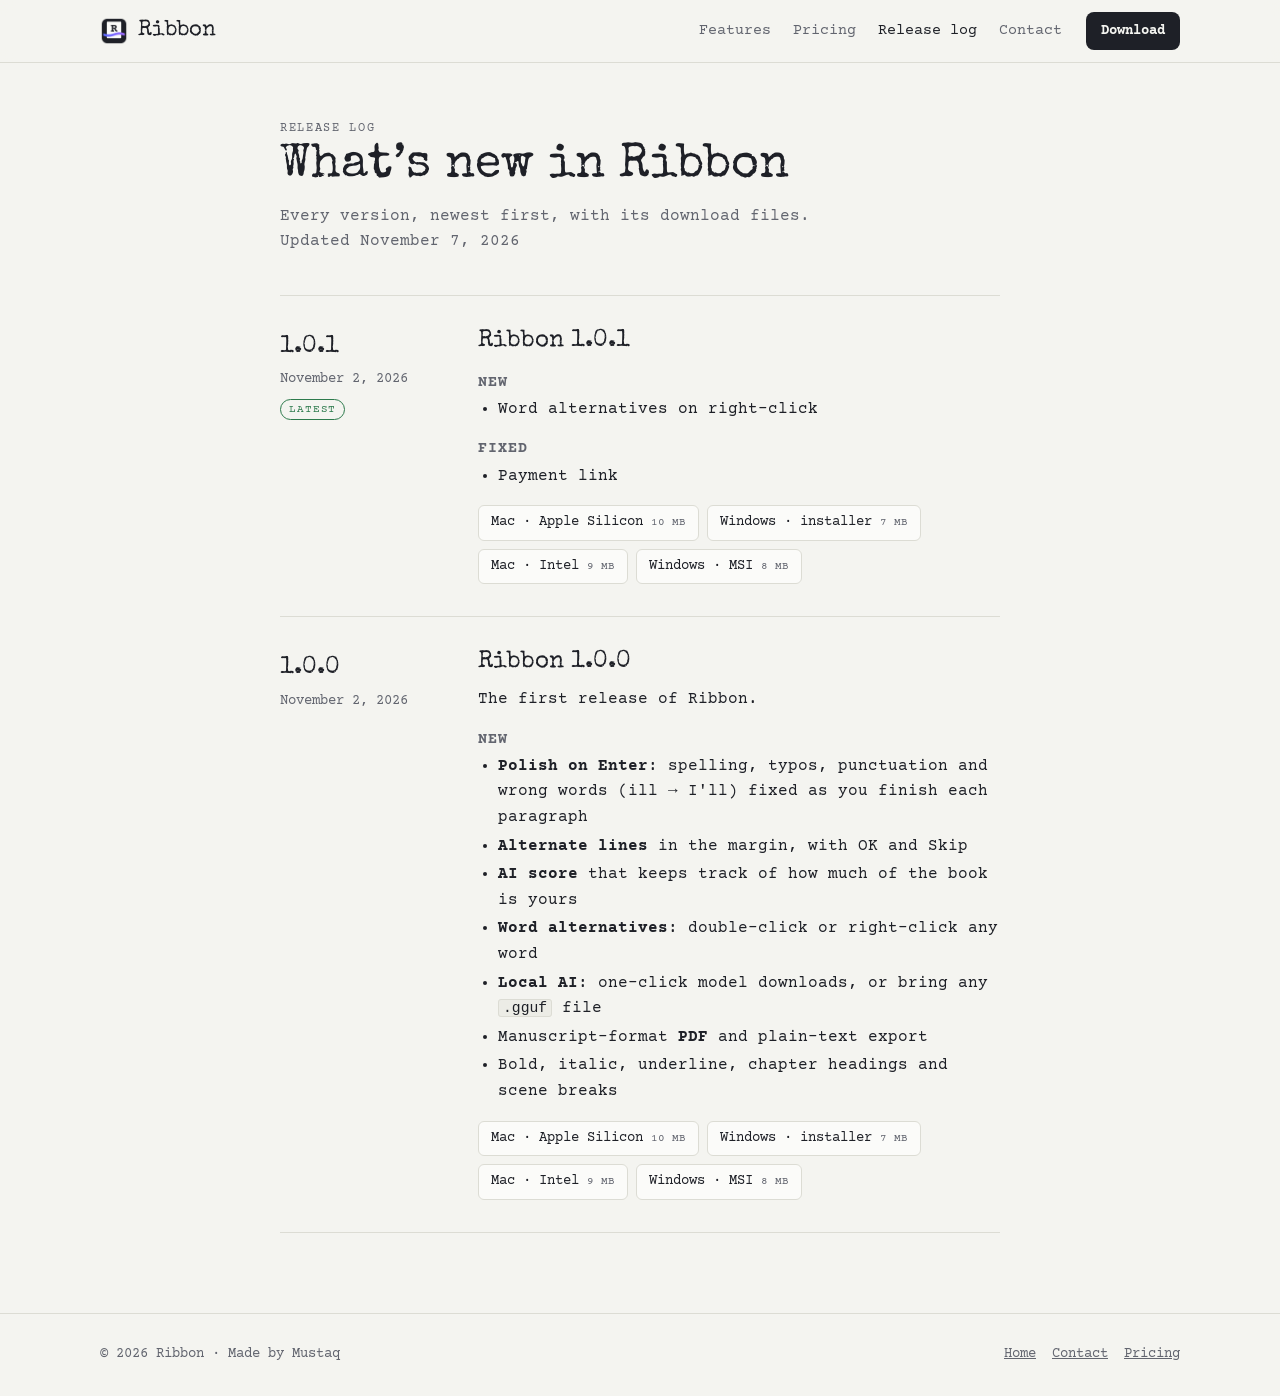
==== releases.html @ de79a6f6 "Website update LilZee-Creatives/RibbonTextEditor@f2c1387912b744d96fdd5e7cecdaaa15aa3bdc9a" ====
<!doctype html>
<html lang="en">
<head>
  <meta charset="utf-8">
  <meta name="viewport" content="width=device-width, initial-scale=1, viewport-fit=cover">
  <title>Release log — Ribbon</title>
  <meta name="description" content="Every Ribbon release: what changed, when, and the download files for Mac and Windows.">
  <link rel="icon" href="assets/icon.png">
  <link rel="stylesheet" href="site.css">
</head>
<body>
<header class="top">
  <div class="wrap top-row">
    <a class="brand" href="./"><img src="assets/icon.png" alt="" width="28" height="28">Ribbon</a>
    <nav class="nav" aria-label="Site">
      <a href="./#features">Features</a>
      <a href="./#pricing">Pricing</a>
      <a href="releases.html" aria-current="page">Release log</a>
      <a href="./#contact">Contact</a>
    </nav>
    <a class="btn btn-ink btn-sm" href="./#download">Download</a>
  </div>
</header>

<main class="wrap narrow">
  <div class="log-head">
    <div class="eyebrow">Release log</div>
    <h1>What’s new in Ribbon</h1>
    <p class="sec-lede">Every version, newest first, with its download files. <span id="logUpdated"></span></p>
  </div>
  <div class="log" id="log"><p class="log-empty">Loading releases…</p></div>
</main>

<footer class="foot">
  <div class="wrap foot-row">
    <span>© <span id="year">2026</span> Ribbon · Made by Mustaq</span>
    <span class="foot-links"><a href="./">Home</a><a href="./#contact">Contact</a><a href="./#pricing">Pricing</a></span>
  </div>
</footer>

<script src="config.js"></script>
<script src="site.js"></script>
</body>
</html>
---- site.css ----
/* Ribbon website.
   Layout: short headline, then the working demo window as the main view, the two download buttons under it,
   then features, pricing, questions, latest release, contact. The ink-ribbon gradient (blue → violet) is the
   single accent, used for the wave, the "try me" arrow and nothing else loud. */
@font-face { font-family: "Courier Prime"; src: url("shared/fonts/CourierPrime-Regular.ttf") format("truetype"); font-weight: 400; font-display: swap; }
@font-face { font-family: "Courier Prime"; src: url("shared/fonts/CourierPrime-Bold.ttf") format("truetype"); font-weight: 700; font-display: swap; }
@font-face { font-family: "Courier Prime"; src: url("shared/fonts/CourierPrime-Italic.ttf") format("truetype"); font-weight: 400; font-style: italic; font-display: swap; }
@font-face { font-family: "Special Elite"; src: url("shared/fonts/SpecialElite-Regular.woff2") format("woff2"); font-display: swap; }

:root {
  --paper: #F4F4F0; --sheet: #FBFBF9; --ink: #1E2027; --muted: #62656F; --rule: #DCDCD4; --panel: #ECECE6;
  --accent: #3A4CB3; --wave-a: #5A6BFF; --wave-b: #A16AFF; --fixmark: rgba(90,107,255,.22);
  --good: #2D7A4C; --warn: #A06A10; --bad: #AE3636; --shadow: rgba(20,21,26,.14);
  --font-type: "Courier Prime", "Courier New", Courier, monospace;
  --font-display: "Special Elite", "Courier Prime", "Courier New", monospace;
  color-scheme: light;
}
@media (prefers-color-scheme: dark) {
  :root {
    --paper: #141519; --sheet: #1B1C21; --ink: #E5E3DD; --muted: #9093A0; --rule: #2C2E35; --panel: #18191D;
    --accent: #93A0FF; --wave-a: #7E8CFF; --wave-b: #C29BFF; --fixmark: rgba(126,140,255,.28);
    --good: #5EC08B; --warn: #E2A94C; --bad: #E36B6B; --shadow: rgba(0,0,0,.5);
    color-scheme: dark;
  }
}

* { box-sizing: border-box }
html { scroll-behavior: smooth; scroll-padding-top: 72px }
body { margin: 0; background: var(--paper); color: var(--ink); font-family: var(--font-type); font-size: 16px; line-height: 1.6; -webkit-font-smoothing: antialiased }
a { color: inherit }
img { max-width: 100% }
button, input, select, textarea { font: inherit; color: inherit }
:focus-visible { outline: 2px solid var(--accent); outline-offset: 2px }
[hidden] { display: none !important }
h1, h2, h3 { font-family: var(--font-display); font-weight: 400; line-height: 1.15; text-wrap: balance; margin: 0 }
.wrap { max-width: 1120px; margin: 0 auto; padding-left: max(20px, env(safe-area-inset-left, 0px)); padding-right: max(20px, env(safe-area-inset-right, 0px)) }
.narrow { max-width: 760px }

/* ---------- buttons ---------- */
.btn { display: inline-flex; align-items: center; justify-content: center; gap: 10px; border-radius: 8px; padding: 11px 20px; text-decoration: none; font-weight: 700; cursor: pointer; border: 1px solid transparent; transition: transform .12s, box-shadow .12s, background-color .12s }
.btn-ink { background: var(--ink); color: var(--paper) }
.btn-ink:hover { transform: translateY(-1px); box-shadow: 0 6px 18px var(--shadow) }
.btn-line { border-color: var(--ink); background: transparent }
.btn-line:hover { background: var(--ink); color: var(--paper) }
.btn-sm { padding: 7px 14px; font-size: 14px }
.btn-lg { padding: 12px 22px; text-align: left }
.btn-lg span { display: flex; flex-direction: column; line-height: 1.25 }
.btn-lg b { font-size: 17px }
.btn-lg small { font-weight: 400; font-size: 12.5px; opacity: .75 }

/* ---------- header ---------- */
.top { position: sticky; top: env(safe-area-inset-top, 0px); z-index: 20; background: color-mix(in srgb, var(--paper) 88%, transparent); backdrop-filter: blur(8px); -webkit-backdrop-filter: blur(8px); border-bottom: 1px solid var(--rule) }
body::before { content: ""; position: fixed; inset: 0 0 auto; height: env(safe-area-inset-top, 0px); z-index: 21; background: var(--paper) }
.top-row { display: flex; align-items: center; gap: 24px; padding-block: 12px }
.brand { display: inline-flex; align-items: center; gap: 10px; font-family: var(--font-display); font-size: 22px; text-decoration: none }
.brand img { border-radius: 7px }
.nav { display: flex; gap: 22px; margin-left: auto; font-size: 14.5px }
.nav a { text-decoration: none; color: var(--muted) }
.nav a:hover, .nav a[aria-current] { color: var(--ink) }

/* ---------- hero ---------- */
.hero { padding-block: 36px 64px }
.hero-copy { text-align: center }
.hero h1 { font-size: clamp(30px, 4.2vw, 48px) }
.ink { background: linear-gradient(100deg, var(--wave-a), var(--wave-b)); -webkit-background-clip: text; background-clip: text; color: transparent }
.lede { max-width: 70ch; margin: 14px auto 0; color: var(--muted); font-size: 17px }
.br-sm { display: none }
.stage-wrap { margin-top: 40px }
.stage { position: relative; max-width: 1000px; margin: 0 auto }

/* try-me note in the margin, drawn as a loop of ink ribbon */
.tryme { position: absolute; left: -170px; top: 120px; width: 160px; pointer-events: none; transition: opacity .4s }
.tryme-label { display: block; font-family: var(--font-display); font-size: 26px; transform: rotate(-8deg); margin-left: 4px; color: var(--ink) }
.tryme-arrow { display: block; margin-top: -2px; overflow: visible }
.tryme.pulse .tryme-arrow { animation: nudge 1.1s ease-in-out infinite alternate }
@keyframes nudge { from { transform: translate(0, 0) } to { transform: translate(8px, 3px) } }
.tryme.gone { opacity: 0 }

/* the demo window */
.win { position: relative; background: var(--sheet); border: 1px solid var(--rule); border-radius: 12px; box-shadow: 0 30px 70px -30px var(--shadow), 0 2px 0 var(--rule); overflow: hidden }
.win-bar { display: flex; align-items: center; gap: 14px; padding: 10px 14px; border-bottom: 1px solid var(--rule); background: var(--paper); font-size: 13px; -webkit-user-select: none; user-select: none }
.dots { display: flex; gap: 7px }
.dots i { width: 11px; height: 11px; border-radius: 50%; background: var(--rule) }
.win-title { color: var(--muted); flex: 1; overflow: hidden; text-overflow: ellipsis; white-space: nowrap }
.d-score { border: 1px solid var(--rule); background: var(--sheet); border-radius: 999px; padding: 3px 11px; font-variant-numeric: tabular-nums; transition: color .4s }
.d-score small { color: var(--muted); font-size: 11px }
.d-score[data-state="good"] { color: var(--good) } .d-score[data-state="warn"] { color: var(--warn) } .d-score[data-state="bad"] { color: var(--bad) }
.d-score.bump { animation: bump .6s ease-out }
@keyframes bump { 40% { transform: scale(1.12) } }
.win-body { display: grid; grid-template-columns: minmax(0, 1fr) 270px; height: 440px }
.win-page { overflow-y: auto; padding: 34px 44px 60px }
.d-chapter { font-family: var(--font-display); font-size: 26px; margin-bottom: 18px }
#editor { font-size: 17.5px; line-height: 1.8; outline: none; caret-color: var(--accent); min-height: 300px; overflow-wrap: anywhere; cursor: text }
#editor p { margin: 0 0 1em; min-height: 1.8em }
#editor p.wave {
  background-image: linear-gradient(100deg, var(--ink) 0%, var(--ink) 38%, var(--wave-a) 46%, var(--wave-b) 53%, var(--ink) 62%, var(--ink) 100%);
  background-size: 260% 100%; background-position: 100% 0; -webkit-background-clip: text; background-clip: text; color: transparent;
  animation: wave 1.15s cubic-bezier(.45,.05,.3,1) forwards }
@keyframes wave { from { background-position: 100% 0 } to { background-position: 0 0 } }
#editor span.fx { border-radius: 2px; animation: fxfade 3s ease-out forwards }
@keyframes fxfade { 0%, 50% { background: var(--fixmark) } 100% { background: transparent } }
#editor p.accepted { animation: acc 1.6s ease-out }
@keyframes acc { 0% { background: color-mix(in srgb, var(--wave-b) 22%, transparent) } 100% { background: transparent } }
.d-caret { display: inline-block; width: 2px; height: 1.15em; background: var(--accent); vertical-align: text-bottom; margin-left: 1px; animation: blink 1s steps(1) infinite }
@keyframes blink { 50% { opacity: 0 } }
.win-margin { border-left: 1px solid var(--rule); background: var(--panel); padding: 20px 16px; overflow-y: auto }
.d-label { font-size: 11px; letter-spacing: .12em; text-transform: uppercase; color: var(--muted) }
.d-cards { display: flex; flex-direction: column; gap: 10px; margin-top: 12px }
.d-empty { font-size: 13px; color: var(--muted); border: 1px dashed var(--rule); border-radius: 6px; padding: 12px; line-height: 1.5 }
.d-card { background: var(--sheet); border: 1px solid var(--rule); border-radius: 6px; padding: 12px; display: flex; flex-direction: column; gap: 8px; animation: cardIn .35s ease-out }
@keyframes cardIn { from { opacity: 0; transform: translateY(6px) } to { opacity: 1; transform: none } }
.d-card .why { font-size: 10.5px; letter-spacing: .1em; text-transform: uppercase; color: var(--accent) }
.d-card .was { font-size: 13px; color: var(--muted); text-decoration: line-through; line-height: 1.45 }
.d-card .now { font-size: 14px; line-height: 1.5 }
.d-acts { display: flex; gap: 6px }
.d-ok { background: var(--ink); color: var(--paper); border: 0; border-radius: 4px; padding: 5px 16px; cursor: pointer; font-weight: 700; font-size: 13px }
.d-skip { background: transparent; border: 1px solid var(--rule); border-radius: 4px; padding: 4px 10px; cursor: pointer; color: var(--muted); font-size: 13px }
.d-ok.press, .thes-chip.press { transform: scale(.94); box-shadow: 0 0 0 4px color-mix(in srgb, var(--wave-a) 35%, transparent) }

.d-pointer { position: absolute; left: 0; top: 0; z-index: 5; pointer-events: none; opacity: 0; transition: transform .7s cubic-bezier(.3,.7,.2,1), opacity .3s; filter: drop-shadow(0 2px 3px var(--shadow)) }
.d-pointer.on { opacity: 1 }
.d-pointer.click::after { content: ""; position: absolute; left: -10px; top: -10px; width: 24px; height: 24px; border-radius: 50%; border: 2px solid var(--wave-a); animation: ring .5s ease-out forwards }
@keyframes ring { from { transform: scale(.4); opacity: 1 } to { transform: scale(1.6); opacity: 0 } }
.d-key { position: absolute; z-index: 5; pointer-events: none; font-size: 13px; padding: 5px 10px; border: 1px solid var(--rule); border-bottom-width: 3px; border-radius: 6px; background: var(--sheet); opacity: 0; transform: translateY(6px); transition: opacity .2s, transform .2s }
.d-key.on { opacity: 1; transform: none }
.d-key.down { transform: translateY(2px); border-bottom-width: 1px }
.d-toast { position: absolute; left: 50%; bottom: 14px; transform: translate(-50%, 10px); opacity: 0; background: var(--ink); color: var(--paper); padding: 7px 14px; border-radius: 6px; font-size: 13px; transition: opacity .25s, transform .25s; pointer-events: none; white-space: nowrap; max-width: calc(100% - 24px); overflow: hidden; text-overflow: ellipsis }
.d-toast.show { opacity: 1; transform: translate(-50%, 0) }

.caption { display: flex; align-items: center; gap: 14px; margin-top: 16px; min-height: 34px; font-size: 15px; justify-content: center; text-align: center; flex-wrap: wrap }
.cap-step { font-size: 12px; letter-spacing: .1em; color: var(--muted); border: 1px solid var(--rule); border-radius: 999px; padding: 2px 10px; font-variant-numeric: tabular-nums }
.cap-text { min-width: 0 }
.cap-btn { background: none; border: 0; color: var(--muted); text-decoration: underline; cursor: pointer; font-size: 13px }
.caption.yours .cap-step { color: var(--paper); background: linear-gradient(100deg, var(--wave-a), var(--wave-b)); border-color: transparent }

/* downloads */
.dl { margin-top: 24px; text-align: center }
.dl-row { display: flex; gap: 14px; justify-content: center; flex-wrap: wrap }
.dl-btn.primary { box-shadow: 0 0 0 3px color-mix(in srgb, var(--wave-a) 40%, transparent) }
.dl-btn.secondary { background: var(--sheet); color: var(--ink); border-color: var(--ink) }
.dl-meta { margin: 14px 0 0; color: var(--muted); font-size: 13.5px; display: flex; gap: 8px; justify-content: center; flex-wrap: wrap }
.dl-meta a { color: var(--muted) }
.sep { opacity: .5 }

/* ---------- sections ---------- */
.sec { padding-block: 84px }
.sec-alt { background: var(--panel); border-block: 1px solid var(--rule) }
.sec h2 { font-size: clamp(28px, 4vw, 40px) }
.sec-lede { color: var(--muted); margin: 10px 0 0; max-width: 60ch }
.eyebrow { font-size: 12px; letter-spacing: .14em; text-transform: uppercase; color: var(--muted) }

.feats { display: grid; grid-template-columns: repeat(2, minmax(0, 1fr)); gap: 0; margin-top: 40px; border-top: 1px solid var(--rule) }
.feat { padding: 28px 28px 30px 0; border-bottom: 1px solid var(--rule); display: flex; flex-direction: column; gap: 10px; min-width: 0 }
.feat:nth-child(even) { padding: 28px 0 30px 28px; border-left: 1px solid var(--rule) }
.feat h3 { font-size: 22px }
.feat p { margin: 0; color: var(--muted); max-width: 52ch }
.eg { margin-top: auto; padding-top: 6px; display: flex; flex-wrap: wrap; align-items: center; gap: 8px; font-size: 14.5px }
.eg s { color: var(--muted) }
.eg .to { color: var(--accent) }
.eg .w { background: var(--fixmark); padding: 0 4px; border-radius: 3px }
.tag { border: 1px solid var(--rule); border-radius: 999px; padding: 2px 10px; font-size: 13px; background: var(--sheet) }
.eg-meter .m { position: relative; width: 140px; height: 7px; background: var(--rule); border-radius: 4px }
.eg-meter .m i { position: absolute; inset: 0 auto 0 0; background: var(--good); border-radius: 4px }
.eg-meter .m em { position: absolute; left: 80%; top: -4px; bottom: -4px; width: 2px; background: var(--ink); opacity: .5 }
.eg-meter b { color: var(--good) } .eg-meter small { color: var(--muted) }

.plans { display: grid; grid-template-columns: repeat(2, minmax(0, 1fr)); gap: 20px; margin-top: 36px; max-width: 820px }
.plan { background: var(--sheet); border: 1px solid var(--rule); border-radius: 12px; padding: 28px; display: flex; flex-direction: column; gap: 14px }
.plan-pro { border-color: var(--ink); box-shadow: 0 20px 50px -28px var(--shadow) }
.plan-name { font-size: 13px; letter-spacing: .12em; text-transform: uppercase; color: var(--muted) }
.plan-price { font-family: var(--font-display); font-size: 46px; line-height: 1 }
.plan-price small { font-family: var(--font-type); font-size: 15px; color: var(--muted) }
.plan ul { list-style: none; margin: 0; padding: 0; display: flex; flex-direction: column; gap: 6px }
.plan li::before { content: "✓"; color: var(--good); margin-right: 10px }
.plan .btn { margin-top: auto }
.plan-note { margin: 0; font-size: 12.5px; color: var(--muted); text-align: center }
.how { display: flex; gap: 30px; flex-wrap: wrap; margin: 30px 0 0; padding: 0; list-style: none; counter-reset: s; color: var(--muted); font-size: 14.5px }
.how li { counter-increment: s; display: flex; gap: 10px; align-items: baseline }
.how li::before { content: counter(s); font-family: var(--font-display); color: var(--ink); font-size: 20px }
.how b { color: var(--ink) }

details { border-bottom: 1px solid var(--rule); padding: 16px 0 }
details:first-of-type { margin-top: 24px; border-top: 1px solid var(--rule) }
summary { cursor: pointer; font-weight: 700; list-style: none; display: flex; justify-content: space-between; gap: 16px }
summary::after { content: "+"; color: var(--muted) }
details[open] summary::after { content: "–" }
summary::-webkit-details-marker { display: none }
details p { margin: 10px 0 0; color: var(--muted) }

.latest { display: grid; grid-template-columns: 260px minmax(0, 1fr) auto; gap: 30px; align-items: start }
.latest-title { font-family: var(--font-display); font-size: 28px; margin-top: 6px }
.latest-date { color: var(--muted); font-size: 14px }
.latest-notes { margin: 0; padding-left: 18px; color: var(--muted); display: flex; flex-direction: column; gap: 4px }

.contact { display: flex; flex-direction: column; gap: 16px; margin-top: 28px }
.row2 { display: grid; grid-template-columns: repeat(2, minmax(0, 1fr)); gap: 16px }
.contact label { display: flex; flex-direction: column; gap: 6px; font-size: 13px; letter-spacing: .06em; color: var(--muted) }
.contact input, .contact select, .contact textarea { border: 1px solid var(--rule); background: var(--sheet); border-radius: 6px; padding: 10px 12px; color: var(--ink); font-size: 15px; letter-spacing: 0; width: 100% }
.contact textarea { resize: vertical }
.honey { position: absolute; left: -9999px; width: 1px; height: 1px; opacity: 0 }
.contact-foot { display: flex; gap: 16px; align-items: center; flex-wrap: wrap }
.cmsg { margin: 0; font-size: 14px; color: var(--muted) }
.cmsg.ok { color: var(--good) } .cmsg.err { color: var(--bad) }
.cmail { margin: 0; font-size: 14px; color: var(--muted) }
.mail { color: var(--ink); -webkit-user-select: all; user-select: all }
.copy { background: none; border: 1px solid var(--rule); border-radius: 4px; padding: 1px 8px; cursor: pointer; font-size: 12px; color: var(--muted) }

.foot { border-top: 1px solid var(--rule); padding-block: 30px calc(30px + env(safe-area-inset-bottom, 0px)); font-size: 13.5px; color: var(--muted) }
.foot-row { display: flex; gap: 20px; flex-wrap: wrap; align-items: center }
.foot-links { display: flex; gap: 16px; margin-left: auto }
.foot-small { flex-basis: 100%; font-size: 12px }

/* ---------- release log page ---------- */
.log-head { padding-block: 56px 20px }
.log-head h1 { font-size: clamp(32px, 5vw, 48px) }
.log { margin: 20px 0 80px; border-top: 1px solid var(--rule) }
.entry { display: grid; grid-template-columns: 170px minmax(0, 1fr); gap: 28px; padding: 32px 0; border-bottom: 1px solid var(--rule) }
.stamp { font-variant-numeric: tabular-nums; color: var(--muted); font-size: 14px }
.stamp b { display: block; font-family: var(--font-display); font-weight: 400; color: var(--ink); font-size: 24px; margin-bottom: 2px }
.pill { display: inline-block; font-size: 11px; letter-spacing: .08em; text-transform: uppercase; border: 1px solid currentColor; border-radius: 999px; padding: 1px 8px; margin-top: 8px }
.pill.latest-pill { color: var(--good) } .pill.pre { color: var(--warn) }
.entry h2 { font-size: 24px; margin-bottom: 10px }
.notes { color: var(--ink); max-width: 68ch }
.notes h3, .notes h4 { font-family: var(--font-type); font-weight: 700; font-size: 15px; letter-spacing: .06em; text-transform: uppercase; color: var(--muted); margin: 18px 0 6px }
.notes ul { margin: 6px 0; padding-left: 20px }
.notes li { margin: 3px 0 }
.notes p { margin: 8px 0 }
.notes code { background: var(--panel); border: 1px solid var(--rule); border-radius: 3px; padding: 0 4px; font-size: .92em }
.files { display: flex; flex-wrap: wrap; gap: 8px; margin-top: 16px }
.file { display: inline-flex; gap: 8px; align-items: baseline; text-decoration: none; border: 1px solid var(--rule); background: var(--sheet); border-radius: 6px; padding: 6px 12px; font-size: 13.5px }
.file:hover { border-color: var(--ink) }
.file small { color: var(--muted) }
.log-empty { padding: 40px 0; color: var(--muted) }

/* ---------- smaller screens ---------- */
@media (max-width: 1360px) {
  .tryme { left: auto; right: 24px; top: -64px; width: 150px; transform: none }
  .tryme-label { text-align: right; margin-right: 50px; font-size: 22px }
  .tryme-arrow { width: 90px; height: 72px; margin-left: auto; margin-right: 30px; transform: scaleX(-1) rotate(10deg) }
  .tryme.pulse .tryme-arrow { animation: none }
  .stage-wrap { margin-top: 74px }
}
@media (max-width: 860px) {
  .nav { display: none }
  .top-row .btn { margin-left: auto }
  .win-body { grid-template-columns: minmax(0, 1fr); height: auto }
  .win-page { padding: 24px 20px 30px; height: 380px }
  .win-margin { border-left: 0; border-top: 1px solid var(--rule); max-height: 240px }
  .feats, .plans, .row2 { grid-template-columns: minmax(0, 1fr) }
  .feat, .feat:nth-child(even) { padding: 24px 0; border-left: 0 }
  .latest { grid-template-columns: minmax(0, 1fr) }
  .entry { grid-template-columns: minmax(0, 1fr); gap: 10px }
  .sec { padding-block: 60px }
}
@media (max-width: 520px) {
  .br-sm { display: inline }
  .hero { padding-block: 28px 44px }
  .lede { font-size: 15.5px }
  .win-title { display: none }
  #editor { font-size: 16px }
  .dl-btn { width: 100% }
  .dl-meta .sep { display: none }
  .dl-meta { gap: 4px 14px }
  .foot-links { margin-left: 0 }
  .tryme { right: 8px }
}
@media (prefers-reduced-motion: reduce) {
  html { scroll-behavior: auto }
  #editor p.wave { animation: none; background: none; color: inherit }
  .d-card, .tryme.pulse .tryme-arrow, .d-score.bump, .d-caret { animation: none }
  .d-pointer, .btn { transition: none }
}

/* ---------- thank-you page ---------- */
.thanks { padding-block: 64px 90px }
.thanks h1 { font-size: clamp(32px, 5vw, 48px); margin-top: 6px }
.keybox { display: flex; gap: 12px; align-items: center; flex-wrap: wrap; margin-top: 18px; padding: 16px 18px; border: 1px solid var(--ink); border-radius: 10px; background: var(--sheet) }
.keybox code { flex: 1; min-width: 0; font-size: 17px; letter-spacing: .04em; overflow-wrap: anywhere; white-space: pre-wrap; -webkit-user-select: all; user-select: all }
.steps { margin: 34px 0 0; padding: 0; list-style: none; counter-reset: s; display: flex; flex-direction: column; gap: 14px }
.steps li { counter-increment: s; display: flex; gap: 14px; align-items: baseline }
.steps li::before { content: counter(s); font-family: var(--font-display); font-size: 22px; min-width: 18px }
.small-print { margin-top: 34px; font-size: 13.5px; color: var(--muted) }
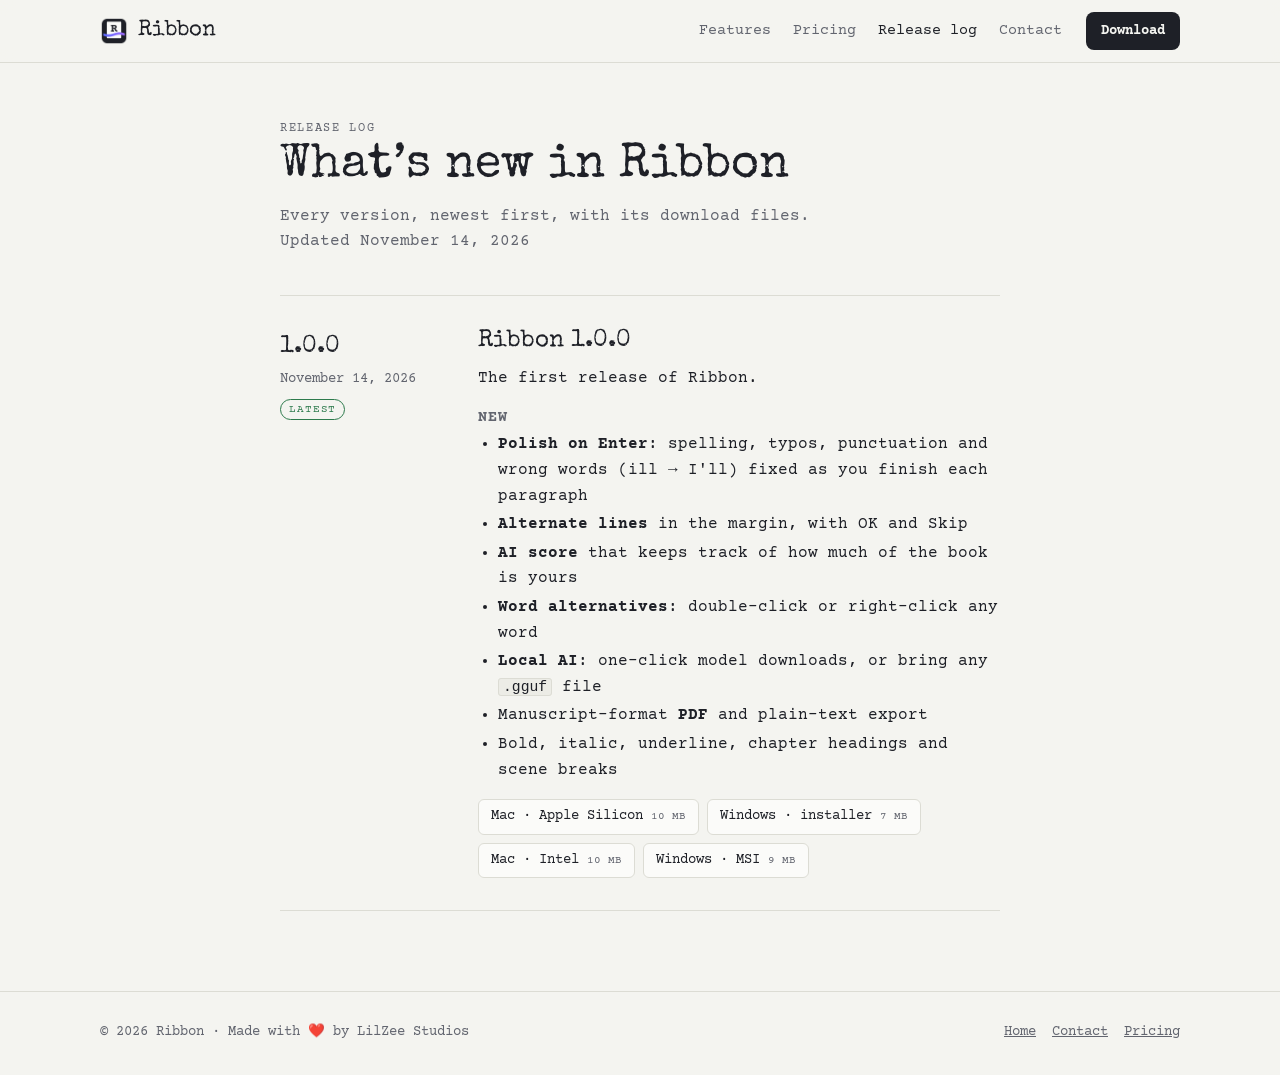
==== commit 6d0e4415: "Website update LilZee-Creatives/RibbonTextEditor@f3efe282daee67765ab769eeef54733e4173c78b" ====
--- a/releases.html
+++ b/releases.html
@@ -33,7 +33,7 @@
 
 <footer class="foot">
   <div class="wrap foot-row">
-    <span>© <span id="year">2026</span> Ribbon · Made by Mustaq</span>
+    <span>© <span id="year">2026</span> Ribbon · Made with ❤️ by LilZee Studios</span>
     <span class="foot-links"><a href="./">Home</a><a href="./#contact">Contact</a><a href="./#pricing">Pricing</a></span>
   </div>
 </footer>
--- a/site.css
+++ b/site.css
@@ -67,71 +67,6 @@
 .br-sm { display: none }
 .stage-wrap { margin-top: 40px }
 .stage { position: relative; max-width: 1000px; margin: 0 auto }
-
-/* try-me note in the margin, drawn as a loop of ink ribbon */
-.tryme { position: absolute; left: -170px; top: 120px; width: 160px; pointer-events: none; transition: opacity .4s }
-.tryme-label { display: block; font-family: var(--font-display); font-size: 26px; transform: rotate(-8deg); margin-left: 4px; color: var(--ink) }
-.tryme-arrow { display: block; margin-top: -2px; overflow: visible }
-.tryme.pulse .tryme-arrow { animation: nudge 1.1s ease-in-out infinite alternate }
-@keyframes nudge { from { transform: translate(0, 0) } to { transform: translate(8px, 3px) } }
-.tryme.gone { opacity: 0 }
-
-/* the demo window */
-.win { position: relative; background: var(--sheet); border: 1px solid var(--rule); border-radius: 12px; box-shadow: 0 30px 70px -30px var(--shadow), 0 2px 0 var(--rule); overflow: hidden }
-.win-bar { display: flex; align-items: center; gap: 14px; padding: 10px 14px; border-bottom: 1px solid var(--rule); background: var(--paper); font-size: 13px; -webkit-user-select: none; user-select: none }
-.dots { display: flex; gap: 7px }
-.dots i { width: 11px; height: 11px; border-radius: 50%; background: var(--rule) }
-.win-title { color: var(--muted); flex: 1; overflow: hidden; text-overflow: ellipsis; white-space: nowrap }
-.d-score { border: 1px solid var(--rule); background: var(--sheet); border-radius: 999px; padding: 3px 11px; font-variant-numeric: tabular-nums; transition: color .4s }
-.d-score small { color: var(--muted); font-size: 11px }
-.d-score[data-state="good"] { color: var(--good) } .d-score[data-state="warn"] { color: var(--warn) } .d-score[data-state="bad"] { color: var(--bad) }
-.d-score.bump { animation: bump .6s ease-out }
-@keyframes bump { 40% { transform: scale(1.12) } }
-.win-body { display: grid; grid-template-columns: minmax(0, 1fr) 270px; height: 440px }
-.win-page { overflow-y: auto; padding: 34px 44px 60px }
-.d-chapter { font-family: var(--font-display); font-size: 26px; margin-bottom: 18px }
-#editor { font-size: 17.5px; line-height: 1.8; outline: none; caret-color: var(--accent); min-height: 300px; overflow-wrap: anywhere; cursor: text }
-#editor p { margin: 0 0 1em; min-height: 1.8em }
-#editor p.wave {
-  background-image: linear-gradient(100deg, var(--ink) 0%, var(--ink) 38%, var(--wave-a) 46%, var(--wave-b) 53%, var(--ink) 62%, var(--ink) 100%);
-  background-size: 260% 100%; background-position: 100% 0; -webkit-background-clip: text; background-clip: text; color: transparent;
-  animation: wave 1.15s cubic-bezier(.45,.05,.3,1) forwards }
-@keyframes wave { from { background-position: 100% 0 } to { background-position: 0 0 } }
-#editor span.fx { border-radius: 2px; animation: fxfade 3s ease-out forwards }
-@keyframes fxfade { 0%, 50% { background: var(--fixmark) } 100% { background: transparent } }
-#editor p.accepted { animation: acc 1.6s ease-out }
-@keyframes acc { 0% { background: color-mix(in srgb, var(--wave-b) 22%, transparent) } 100% { background: transparent } }
-.d-caret { display: inline-block; width: 2px; height: 1.15em; background: var(--accent); vertical-align: text-bottom; margin-left: 1px; animation: blink 1s steps(1) infinite }
-@keyframes blink { 50% { opacity: 0 } }
-.win-margin { border-left: 1px solid var(--rule); background: var(--panel); padding: 20px 16px; overflow-y: auto }
-.d-label { font-size: 11px; letter-spacing: .12em; text-transform: uppercase; color: var(--muted) }
-.d-cards { display: flex; flex-direction: column; gap: 10px; margin-top: 12px }
-.d-empty { font-size: 13px; color: var(--muted); border: 1px dashed var(--rule); border-radius: 6px; padding: 12px; line-height: 1.5 }
-.d-card { background: var(--sheet); border: 1px solid var(--rule); border-radius: 6px; padding: 12px; display: flex; flex-direction: column; gap: 8px; animation: cardIn .35s ease-out }
-@keyframes cardIn { from { opacity: 0; transform: translateY(6px) } to { opacity: 1; transform: none } }
-.d-card .why { font-size: 10.5px; letter-spacing: .1em; text-transform: uppercase; color: var(--accent) }
-.d-card .was { font-size: 13px; color: var(--muted); text-decoration: line-through; line-height: 1.45 }
-.d-card .now { font-size: 14px; line-height: 1.5 }
-.d-acts { display: flex; gap: 6px }
-.d-ok { background: var(--ink); color: var(--paper); border: 0; border-radius: 4px; padding: 5px 16px; cursor: pointer; font-weight: 700; font-size: 13px }
-.d-skip { background: transparent; border: 1px solid var(--rule); border-radius: 4px; padding: 4px 10px; cursor: pointer; color: var(--muted); font-size: 13px }
-.d-ok.press, .thes-chip.press { transform: scale(.94); box-shadow: 0 0 0 4px color-mix(in srgb, var(--wave-a) 35%, transparent) }
-
-.d-pointer { position: absolute; left: 0; top: 0; z-index: 5; pointer-events: none; opacity: 0; transition: transform .7s cubic-bezier(.3,.7,.2,1), opacity .3s; filter: drop-shadow(0 2px 3px var(--shadow)) }
-.d-pointer.on { opacity: 1 }
-.d-pointer.click::after { content: ""; position: absolute; left: -10px; top: -10px; width: 24px; height: 24px; border-radius: 50%; border: 2px solid var(--wave-a); animation: ring .5s ease-out forwards }
-@keyframes ring { from { transform: scale(.4); opacity: 1 } to { transform: scale(1.6); opacity: 0 } }
-.d-key { position: absolute; z-index: 5; pointer-events: none; font-size: 13px; padding: 5px 10px; border: 1px solid var(--rule); border-bottom-width: 3px; border-radius: 6px; background: var(--sheet); opacity: 0; transform: translateY(6px); transition: opacity .2s, transform .2s }
-.d-key.on { opacity: 1; transform: none }
-.d-key.down { transform: translateY(2px); border-bottom-width: 1px }
-.d-toast { position: absolute; left: 50%; bottom: 14px; transform: translate(-50%, 10px); opacity: 0; background: var(--ink); color: var(--paper); padding: 7px 14px; border-radius: 6px; font-size: 13px; transition: opacity .25s, transform .25s; pointer-events: none; white-space: nowrap; max-width: calc(100% - 24px); overflow: hidden; text-overflow: ellipsis }
-.d-toast.show { opacity: 1; transform: translate(-50%, 0) }
-
-.caption { display: flex; align-items: center; gap: 14px; margin-top: 16px; min-height: 34px; font-size: 15px; justify-content: center; text-align: center; flex-wrap: wrap }
-.cap-step { font-size: 12px; letter-spacing: .1em; color: var(--muted); border: 1px solid var(--rule); border-radius: 999px; padding: 2px 10px; font-variant-numeric: tabular-nums }
-.cap-text { min-width: 0 }
-.cap-btn { background: none; border: 0; color: var(--muted); text-decoration: underline; cursor: pointer; font-size: 13px }
-.caption.yours .cap-step { color: var(--paper); background: linear-gradient(100deg, var(--wave-a), var(--wave-b)); border-color: transparent }
 
 /* downloads */
 .dl { margin-top: 24px; text-align: center }
@@ -233,19 +168,9 @@
 .log-empty { padding: 40px 0; color: var(--muted) }
 
 /* ---------- smaller screens ---------- */
-@media (max-width: 1360px) {
-  .tryme { left: auto; right: 24px; top: -64px; width: 150px; transform: none }
-  .tryme-label { text-align: right; margin-right: 50px; font-size: 22px }
-  .tryme-arrow { width: 90px; height: 72px; margin-left: auto; margin-right: 30px; transform: scaleX(-1) rotate(10deg) }
-  .tryme.pulse .tryme-arrow { animation: none }
-  .stage-wrap { margin-top: 74px }
-}
 @media (max-width: 860px) {
   .nav { display: none }
   .top-row .btn { margin-left: auto }
-  .win-body { grid-template-columns: minmax(0, 1fr); height: auto }
-  .win-page { padding: 24px 20px 30px; height: 380px }
-  .win-margin { border-left: 0; border-top: 1px solid var(--rule); max-height: 240px }
   .feats, .plans, .row2 { grid-template-columns: minmax(0, 1fr) }
   .feat, .feat:nth-child(even) { padding: 24px 0; border-left: 0 }
   .latest { grid-template-columns: minmax(0, 1fr) }
@@ -256,19 +181,14 @@
   .br-sm { display: inline }
   .hero { padding-block: 28px 44px }
   .lede { font-size: 15.5px }
-  .win-title { display: none }
-  #editor { font-size: 16px }
   .dl-btn { width: 100% }
   .dl-meta .sep { display: none }
   .dl-meta { gap: 4px 14px }
   .foot-links { margin-left: 0 }
-  .tryme { right: 8px }
 }
 @media (prefers-reduced-motion: reduce) {
   html { scroll-behavior: auto }
-  #editor p.wave { animation: none; background: none; color: inherit }
-  .d-card, .tryme.pulse .tryme-arrow, .d-score.bump, .d-caret { animation: none }
-  .d-pointer, .btn { transition: none }
+  .btn, .r-pointer, .steps-bar li i { transition: none }
 }
 
 /* ---------- thank-you page ---------- */
@@ -280,3 +200,89 @@
 .steps li { counter-increment: s; display: flex; gap: 14px; align-items: baseline }
 .steps li::before { content: counter(s); font-family: var(--font-display); font-size: 22px; min-width: 18px }
 .small-print { margin-top: 34px; font-size: 13.5px; color: var(--muted) }
+
+/* ---------- hero badges ---------- */
+.badges { list-style: none; display: flex; gap: 10px; justify-content: center; flex-wrap: wrap; margin: 0 0 22px; padding: 0 }
+.badges li { display: inline-flex; align-items: center; gap: 8px; border: 1px solid var(--rule); background: var(--sheet); border-radius: 999px; padding: 5px 14px; font-size: 13.5px; font-weight: 700 }
+.b-ico { background: linear-gradient(100deg, var(--wave-a), var(--wave-b)); -webkit-background-clip: text; background-clip: text; color: transparent }
+
+/* ---------- the replay: the real app's layout, drawn at app size and scaled to fit ---------- */
+.stage { max-width: 1100px }
+.frame { position: relative; width: 100%; border-radius: 12px; overflow: hidden; border: 1px solid var(--rule); box-shadow: 0 40px 80px -36px var(--shadow), 0 2px 0 var(--rule); background: var(--paper) }
+.frame .rbx { position: absolute; left: 0; top: 0; width: 1240px; height: 760px; transform-origin: 0 0; pointer-events: none; -webkit-user-select: none; user-select: none }
+.frame .rbx .app { height: calc(100% - 34px) }
+.rbx .desk { padding-top: 44px }
+.rbx .r-title { height: 34px; display: flex; align-items: center; justify-content: center; position: relative; font-size: 13px; color: var(--muted); border-bottom: 1px solid var(--rule); background: var(--panel) }
+.rbx .r-lights { position: absolute; left: 14px; display: flex; gap: 8px }
+.rbx .r-lights i { width: 12px; height: 12px; border-radius: 50%; background: var(--rule) }
+.rbx .r-offline { display: inline-flex; align-items: center; gap: 6px; font-size: 12.5px; color: var(--muted); border: 1px dashed var(--rule); border-radius: 999px; padding: 4px 10px; opacity: 0; transition: opacity .4s }
+.rbx .r-offline.on { opacity: 1 }
+.rbx .r-key { position: absolute; z-index: 60; font-size: 15px; padding: 6px 12px; border: 1px solid var(--rule); border-bottom-width: 3px; border-radius: 7px; background: var(--sheet); opacity: 0; transform: translateY(6px); transition: opacity .2s, transform .2s }
+.rbx .r-key.on { opacity: 1; transform: none }
+.rbx .r-key.down { transform: translateY(2px); border-bottom-width: 1px }
+.rbx .r-pointer { position: absolute; left: 0; top: 0; z-index: 70; opacity: 0; transition: transform .75s cubic-bezier(.3,.7,.2,1), opacity .3s; filter: drop-shadow(0 2px 3px rgba(0,0,0,.25)) }
+.rbx .r-pointer.on { opacity: 1 }
+.rbx .r-pointer.click::after { content: ""; position: absolute; left: -12px; top: -12px; width: 28px; height: 28px; border-radius: 50%; border: 2px solid var(--wave-a); animation: ring .5s ease-out forwards }
+@keyframes ring { from { transform: scale(.4); opacity: 1 } to { transform: scale(1.7); opacity: 0 } }
+.rbx .press { transform: scale(.94); box-shadow: 0 0 0 4px color-mix(in srgb, var(--wave-a) 35%, transparent) }
+.rbx .r-caret { display: inline-block; width: 2px; height: 1.1em; background: var(--accent); vertical-align: text-bottom; margin-left: 1px; animation: blink 1s steps(1) infinite }
+@keyframes blink { 50% { opacity: 0 } }
+.rbx .big.bump { animation: bump .7s ease-out }
+@keyframes bump { 40% { transform: scale(1.08) } }
+.rbx .overlay { z-index: 40 }
+.rbx .tile.hot { border-color: var(--accent); box-shadow: 0 0 0 1px var(--accent) }
+
+.caption { display: grid; grid-template-columns: minmax(0, 1fr) auto; align-items: center; gap: 10px 16px; margin-top: 18px }
+.steps-bar { grid-column: 1 / -1; display: grid; grid-template-columns: repeat(5, 1fr); gap: 6px; list-style: none; margin: 0; padding: 0 }
+.steps-bar li { height: 3px; border-radius: 2px; background: var(--rule); overflow: hidden }
+.steps-bar li i { display: block; height: 100%; width: 0; background: linear-gradient(90deg, var(--wave-a), var(--wave-b)) }
+.cap-text { margin: 0; font-size: 15.5px; min-width: 0 }
+.cap-step { font-size: 12px; letter-spacing: .1em; color: var(--muted); border: 1px solid var(--rule); border-radius: 999px; padding: 2px 10px; margin-right: 8px; font-variant-numeric: tabular-nums; white-space: nowrap }
+.cap-btn { background: none; border: 1px solid var(--rule); border-radius: 999px; padding: 3px 12px; color: var(--muted); cursor: pointer; font-size: 13px }
+
+/* ---------- why ribbon ---------- */
+.pillars { display: grid; grid-template-columns: repeat(3, minmax(0, 1fr)); gap: 28px; margin-top: 40px }
+.pillar { display: flex; flex-direction: column; gap: 12px; min-width: 0 }
+.pillar h3 { font-size: 24px }
+.pillar p { margin: 0; color: var(--muted) }
+.p-art { height: 74px; display: flex; align-items: flex-end; color: var(--ink) }
+.p-size b { font-family: var(--font-display); font-weight: 400; font-size: 64px; line-height: 1; background: linear-gradient(100deg, var(--wave-a), var(--wave-b)); -webkit-background-clip: text; background-clip: text; color: transparent }
+.p-size span { font-size: 18px; margin: 0 0 8px 6px; color: var(--muted) }
+.p-type { font-family: var(--font-display); font-size: 64px; line-height: 1 }
+
+/* ---------- Windows install helper ---------- */
+.wdlg { position: fixed; inset: 0; z-index: 100; display: flex; align-items: center; justify-content: center; padding: 20px; padding-left: max(20px, env(safe-area-inset-left, 0px)); padding-right: max(20px, env(safe-area-inset-right, 0px)); background: color-mix(in srgb, #000 45%, transparent) }
+.wbox { width: min(820px, 100%); max-height: 100%; overflow-y: auto; background: var(--paper); border: 1px solid var(--rule); border-radius: 14px; padding: 26px; box-shadow: 0 30px 80px rgba(0,0,0,.35) }
+.whead { display: flex; justify-content: space-between; align-items: baseline; gap: 16px }
+.whead h2 { font-size: 26px }
+.wsub { margin: 6px 0 0; color: var(--muted); font-size: 14px }
+.wsteps { list-style: none; margin: 22px 0 0; padding: 0; display: grid; grid-template-columns: repeat(3, minmax(0, 1fr)); gap: 16px; counter-reset: w }
+.wsteps li { counter-increment: w; display: flex; flex-direction: column; gap: 10px; min-width: 0 }
+.wsteps p { margin: 0; font-size: 14.5px }
+.wsteps p::before { content: counter(w) "  "; font-family: var(--font-display); font-size: 18px }
+.wart { height: 150px; border-radius: 10px; border: 1px solid var(--rule); background: var(--panel); display: flex; align-items: center; justify-content: center; padding: 12px; overflow: hidden }
+.wfile { display: flex; flex-direction: column; align-items: center; gap: 8px; font-size: 12px; text-align: center }
+.wfile .ico { width: 46px; height: 56px; border-radius: 6px; background: var(--sheet); border: 1px solid var(--rule); display: grid; place-items: center; font-family: var(--font-display); font-size: 20px; position: relative }
+.wfile .ico::after { content: ""; position: absolute; right: -6px; bottom: -6px; width: 20px; height: 20px; border-radius: 50%; background: linear-gradient(135deg, var(--wave-a), var(--wave-b)) }
+.wfile code { overflow-wrap: anywhere; color: var(--muted) }
+.smart { width: 100%; height: 100%; background: #0f62c6; color: #fff; border-radius: 6px; padding: 10px 12px; display: flex; flex-direction: column; gap: 6px; font-family: system-ui, "Segoe UI", sans-serif; font-size: 11px; text-align: left; position: relative }
+.smart b { font-size: 13px; font-weight: 600 }
+.smart .lines { display: flex; flex-direction: column; gap: 4px; margin-top: 2px }
+.smart .lines i { display: block; height: 4px; border-radius: 2px; background: rgba(255,255,255,.45) }
+.smart .lines i:nth-child(2) { width: 70% }
+.smart .more { color: #fff; text-decoration: underline; width: max-content; padding: 1px 3px; border-radius: 3px }
+.smart .btns { margin-top: auto; display: flex; gap: 6px; justify-content: flex-end }
+.smart .btns span { border: 1px solid rgba(255,255,255,.75); padding: 3px 10px; border-radius: 2px }
+.smart .hl { outline: 3px solid #ffd54a; outline-offset: 2px; animation: hl 1.2s ease-in-out infinite alternate }
+@keyframes hl { from { outline-color: #ffd54a } to { outline-color: rgba(255,213,74,.35) } }
+.wfoot { display: flex; justify-content: space-between; align-items: center; gap: 16px; flex-wrap: wrap; margin-top: 22px; font-size: 13.5px; color: var(--muted) }
+.wfoot a { color: var(--muted) }
+
+@media (max-width: 860px) {
+  .pillars { grid-template-columns: minmax(0, 1fr); gap: 34px }
+  .wsteps { grid-template-columns: minmax(0, 1fr) }
+  .wart { height: 130px }
+}
+@media (prefers-reduced-motion: reduce) {
+  .smart .hl { animation: none }
+}
